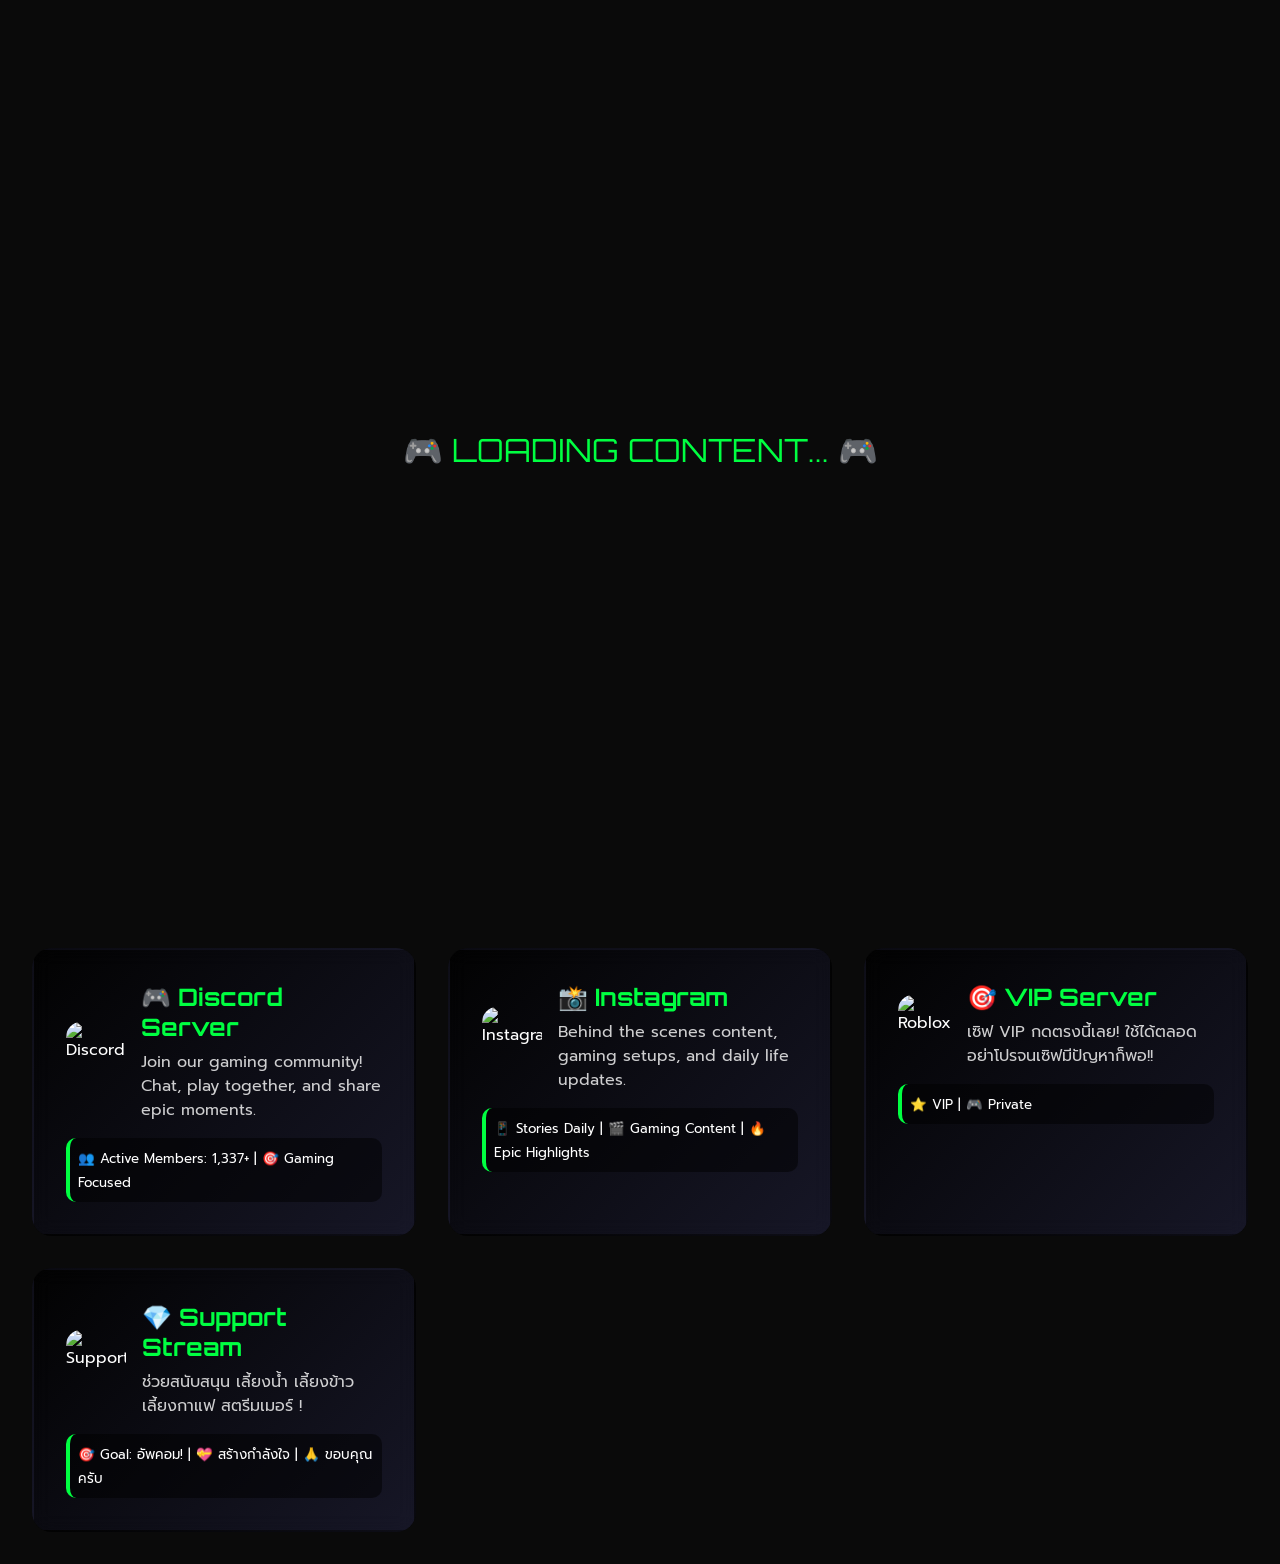
==== gaming test web ลองแก้ดูก่อนเผื่อพัง.HTML @ ac318237 "Add files via upload" ====
<!DOCTYPE html>
<html lang="th">
<head>
    <meta charset="UTF-8">
    <meta name="viewport" content="width=device-width, initial-scale=1.0">
    <title>🎮 ARifKunG Hub 🎮</title>
    <style>
        @import url('https://fonts.googleapis.com/css2?family=Orbitron:wght@400;700;900&family=Prompt:wght@300;400;500;600;700&display=swap');
        * { margin: 0; padding: 0; box-sizing: border-box; }
        body {
            font-family: 'Prompt', sans-serif;
            background: #0a0a0a;
            color: #fff;
            min-height: 100vh;
            overflow-x: hidden;
            position: relative;
        }
        .matrix-bg {
            position: fixed; top: 0; left: 0; width: 100%; height: 100%;
            background: linear-gradient(135deg, #0f0f23 0%, #1a1a2e 50%, #16213e 100%);
            z-index: -2;
        }
        .matrix-bg::before {
            content: ''; position: absolute; width: 100%; height: 100%;
            background-image: 
                radial-gradient(circle at 25% 25%, #00ff41 0%, transparent 50%),
                radial-gradient(circle at 75% 75%, #ff006e 0%, transparent 50%),
                radial-gradient(circle at 50% 50%, #8338ec 0%, transparent 50%);
            opacity: 0.1; animation: matrixPulse 4s ease-in-out infinite;
        }
        @keyframes matrixPulse { 0%, 100% { opacity: 0.1; } 50% { opacity: 0.2; } }
        .particles { position: fixed; top: 0; left: 0; width: 100%; height: 100%; z-index: -1; pointer-events: none; }
        .particle {
            position: absolute; width: 4px; height: 4px; background: #00ff41; border-radius: 50%;
            animation: floatUp 8s linear infinite;
        }
        @keyframes floatUp {
            0%   { transform: translateY(100vh) rotate(0deg); opacity: 0;}
            10%,90% { opacity: 1;}
            100% { transform: translateY(-100px) rotate(360deg); opacity: 0;}
        }
        header { padding: 2rem 0; text-align: center; position: relative; z-index: 10;}
        .gamer-profile { display: flex; flex-direction: column; align-items: center; gap: 1rem;}
        .avatar-container { position: relative; display: inline-block;}
        .avatar {
            width: 150px; height: 150px; border-radius: 50%; border: 4px solid #00ff41;
            box-shadow: 0 0 30px rgba(0,255,65,0.5), inset 0 0 30px rgba(0,255,65,0.1);
            animation: avatarGlow 2s ease-in-out infinite alternate; transition: all 0.3s ease;
        }
        .avatar:hover {
            transform: scale(1.1);
            box-shadow: 0 0 50px rgba(0,255,65,0.8), inset 0 0 50px rgba(0,255,65,0.2);
        }
        @keyframes avatarGlow {
            0% { box-shadow: 0 0 30px rgba(0,255,65,0.5), inset 0 0 30px rgba(0,255,65,0.1);}
            100% { box-shadow: 0 0 50px rgba(0,255,65,0.8), inset 0 0 50px rgba(0,255,65,0.2);}
        }
        .status-indicator {
            position: absolute; bottom: 10px; right: 10px; width: 30px; height: 30px;
            background: linear-gradient(45deg, #00ff41, #00cc33); border-radius: 50%; border: 3px solid #0a0a0a;
            animation: statusPulse 1.5s ease-in-out infinite;
        }
        @keyframes statusPulse { 0%,100%{transform:scale(1);} 50%{transform:scale(1.2);} }
        .gamer-name {
            font-family: 'Orbitron', monospace; font-size: 2.5rem; font-weight: 900;
            background: linear-gradient(45deg, #00ff41, #ff006e, #8338ec); background-size: 200% 200%;
            -webkit-background-clip: text; -webkit-text-fill-color: transparent;
            animation: rainbowText 3s ease-in-out infinite; text-shadow: 0 0 30px rgba(0,255,65,0.5);
        }
        @keyframes rainbowText { 0%,100%{background-position:0% 50%;} 50%{background-position:100% 50%;} }
        .gamer-title { font-size: 1.2rem; color: #00ff41; opacity: 0.8; text-transform: uppercase; letter-spacing: 2px;}
        .mini-games { display: flex; justify-content: center; gap: 2rem; margin: 2rem 0; flex-wrap: wrap;}
        .mini-game {
            background: rgba(0,0,0,0.7); border: 2px solid #00ff41; border-radius: 15px; padding: 1rem;
            position: relative; overflow: hidden; min-width: 320px; max-width: 350px; width:100%; margin: 0 auto;
        }
        .mini-game:hover {
            transform: translateY(-5px);
            box-shadow: 0 10px 30px rgba(0,255,65,0.3);
            border-color: #ff006e;
        }
        /* SPIN WHEEL */
        .wheel-container { text-align: center; padding: 1rem; position: relative;}
        .wheel { width: 200px; height: 200px; border-radius: 50%; position: relative; margin: 1rem auto;
            background: conic-gradient(#ff006e 0deg 72deg,#8338ec 72deg 144deg,#00ff41 144deg 216deg,#00d4ff 216deg 288deg,#ffaa00 288deg 360deg);
            transition: transform 3s cubic-bezier(0.23,1,0.32,1); border: 4px solid #fff; box-shadow: 0 0 20px rgba(0,255,65,0.5);
        }
        .wheel-pointer {
            position: absolute; top: -10px; left: 50%; transform: translateX(-50%);
            width: 0; height: 0; border-left: 15px solid transparent; border-right: 15px solid transparent;
            border-top: 30px solid #fff; z-index: 10;
        }
        .wheel-center {
            position: absolute; top: 50%; left: 50%; transform: translate(-50%,-50%);
            width: 40px; height: 40px; background: #fff; border-radius: 50%;
            display: flex; align-items: center; justify-content: center; font-size: 1.2rem; color: #000; font-weight: bold; z-index: 5;
        }
        .donor-input { display: flex; gap: 0.5rem; margin: 1rem 0; flex-wrap: wrap; justify-content: center;}
        .donor-input input {
            padding: 0.5rem; border: 2px solid #00ff41; border-radius: 5px; background: rgba(0,0,0,0.7);
            color: #fff; font-family: 'Prompt', sans-serif;
        }
        .donor-input button {
            padding: 0.5rem 1rem; border: none; border-radius: 5px;
            background: linear-gradient(45deg,#00ff41,#00cc33); color: #fff; cursor: pointer;
            font-family: 'Prompt', sans-serif; transition: all 0.3s ease;
        }
        .donor-input button:hover {transform: scale(1.05);}
        .donor-list {max-height: 100px; overflow-y: auto; margin: 0.5rem 0; padding: 0.5rem; background: rgba(0,0,0,0.5); border-radius: 5px; font-size: 0.9rem;}
        .spin-btn {
            width: 80px; height: 80px; border-radius: 50%; background: linear-gradient(45deg,#ff006e,#8338ec);
            border: none; color: white; font-size: 1.2rem; cursor: pointer; transition: all 0.2s ease; margin: 0.5rem; font-family: 'Prompt', sans-serif;
        }
        .spin-btn:hover {transform: scale(1.1);}
        .spin-btn:active {transform: scale(0.9);}
        .spin-btn:disabled {opacity: 0.5; cursor: not-allowed;}
        /* MUSIC PLAYER ADVANCED */
        .music-player {
            position: fixed; bottom: 20px; right: 20px; width: 350px;
            background: rgba(0,0,0,0.95); border: 2px solid #00ff41; border-radius: 15px; padding: 1rem;
            z-index: 1000; backdrop-filter: blur(10px); transition: all 0.3s ease;
        }
        .music-player.collapsed { width: 60px; height: 60px; padding: 0.5rem; overflow: hidden;}
        .music-header { display: flex; justify-content: space-between; align-items: center; margin-bottom: 1rem;}
        .music-title { font-family: 'Orbitron', monospace; color: #00ff41; font-size: 1rem;}
        .collapse-btn {
            background: none; border: none; color: #00ff41; cursor: pointer; font-size: 1.2rem;
        }
        .music-content { transition: opacity 0.3s ease;}
        .music-player.collapsed .music-content { opacity: 0; pointer-events: none;}
        .current-song { text-align: center; margin-bottom: 1rem; padding: 0.5rem; background: rgba(0,255,65,0.1); border-radius: 8px; border-left: 3px solid #00ff41;}
        .song-title { font-weight: bold; color: #00ff41; margin-bottom: 0.25rem;}
        .song-duration { font-size: 0.8rem; opacity: 0.7;}
        .music-controls { display: flex; gap: 0.5rem; align-items: center; justify-content: center; margin-bottom: 1rem;}
        .music-btn {
            width: 40px; height: 40px; border: none; border-radius: 50%; background: linear-gradient(45deg,#00ff41,#00cc33);
            color: white; cursor: pointer; transition: all 0.3s ease; display: flex; align-items: center; justify-content: center;
        }
        .music-btn:hover {transform: scale(1.1);}
        .volume-control { display: flex; align-items: center; gap: 0.5rem; margin-bottom: 1rem;}
        .volume-slider {
            flex: 1; height: 4px; background: rgba(255,255,255,0.3); border-radius: 2px; outline: none; appearance: none;
        }
        .volume-slider::-webkit-slider-thumb {
            appearance: none; width: 16px; height: 16px; border-radius: 50%; background: #00ff41; cursor: pointer;
        }
        .add-music-section { margin-top: 1rem; padding-top: 1rem; border-top: 1px solid rgba(0,255,65,0.3);}
        .url-input {
            width: 100%; padding: 0.5rem; border: 2px solid #00ff41; border-radius: 5px; background: rgba(0,0,0,0.7);
            color: #fff; font-family: 'Prompt', sans-serif; margin-bottom: 0.5rem;
        }
        .add-btn {
            width: 100%; padding: 0.5rem; border: none; border-radius: 5px;
            background: linear-gradient(45deg,#ff006e,#8338ec); color: #fff; cursor: pointer; font-family: 'Prompt', sans-serif; transition: all 0.3s ease;
        }
        .add-btn:hover {transform: translateY(-2px);}
        .playlist { max-height: 150px; overflow-y: auto; margin-top: 1rem;}
        .playlist-item {
            display: flex; justify-content: space-between; align-items: center; padding: 0.5rem; margin-bottom: 0.25rem;
            background: rgba(255,255,255,0.05); border-radius: 5px; cursor: pointer; transition: all 0.3s ease;
        }
        .playlist-item:hover { background: rgba(0,255,65,0.1);}
        .playlist-item.active { background: rgba(0,255,65,0.2); border-left: 3px solid #00ff41;}
        .playlist-item-title { font-size: 0.9rem; flex: 1; overflow: hidden; text-overflow: ellipsis; white-space: nowrap;}
        .remove-btn {
            background: none; border: none; color: #ff006e; cursor: pointer; padding: 0.25rem; border-radius: 3px; transition: all 0.3s ease;
        }
        .remove-btn:hover { background: rgba(255,0,110,0.2);}
        .social-grid {
            display: grid; grid-template-columns: repeat(auto-fit, minmax(300px, 1fr)); gap: 2rem; padding: 2rem; max-width: 1400px; margin: 0 auto;
        }
        .social-card {
            background: linear-gradient(135deg, rgba(0,0,0,0.8), rgba(26,26,46,0.8));
            border: 2px solid transparent; border-radius: 20px; padding: 2rem; text-decoration: none; color: white; position: relative;
            overflow: hidden; transition: all 0.4s cubic-bezier(0.175,0.885,0.32,1.275); backdrop-filter: blur(10px);
        }
        .social-card::before {
            content: ''; position: absolute; top: 0; left: 0; right: 0; bottom: 0;
            background: linear-gradient(45deg,#00ff41,#ff006e,#8338ec,#00ff41); background-size: 400% 400%; z-index: -1;
            animation: gradientShift 4s ease infinite; opacity: 0; transition: opacity 0.3s ease;
        }
        .social-card:hover::before { opacity: 1;}
        .social-card:hover {
            transform: translateY(-10px) scale(1.02);
            box-shadow: 0 20px 40px rgba(0,255,65,0.3);
        }
        @keyframes gradientShift { 0%,100%{background-position:0% 50%;} 50%{background-position:100% 50%;} }
        .card-header { display: flex; align-items: center; gap: 1rem; margin-bottom: 1rem;}
        .card-icon { width: 60px; height: 60px; border-radius: 15px; transition: all 0.3s ease;}
        .social-card:hover .card-icon { transform: rotate(360deg) scale(1.1);}
        .card-content h3 { font-family: 'Orbitron', monospace; font-size: 1.5rem; margin-bottom: 0.5rem; color: #00ff41;}
        .card-content p { opacity: 0.8; line-height: 1.5;}
        .stats-bar { margin-top: 1rem; padding: 0.5rem; background: rgba(0,0,0,0.5); border-radius: 10px; border-left: 4px solid #00ff41;}
        .achievement {
            position: fixed; top: 20px; right: -300px; background: linear-gradient(45deg,#ff006e,#8338ec);
            padding: 1rem; border-radius: 10px; color: white; z-index: 1000; transition: right 0.5s ease; border-left: 4px solid #00ff41;
        }
        .achievement.show { right: 20px;}
        @media (max-width: 768px) {
            .social-grid { grid-template-columns: 1fr; padding: 1rem;}
            .gamer-name { font-size: 2rem;}
            .avatar { width: 120px; height: 120px;}
            .mini-games { flex-direction: column; align-items: center;}
            .music-player { width: 300px; bottom: 10px; right: 10px;}
            .music-player.collapsed { width: 50px; height: 50px;}
            .wheel { width: 150px; height: 150px;}
            .donor-input { flex-direction: column;}
            .donor-input input { width: 100%;}
        }
        @media (max-width: 480px) {
            .music-player { width: calc(100vw - 20px); right: 10px; left: 10px;}
            .mini-game { width: 100%; max-width: 300px;}
        }
        .typing-text {
            font-family: 'Orbitron', monospace; overflow: hidden; border-right: 2px solid #00ff41; white-space: nowrap;
            animation: typing 3s steps(30) infinite, blink 1s infinite;
        }
        @keyframes typing { 0%,100%{width:0;} 50%{width:100%;} }
        @keyframes blink { 0%,50%{ border-color: #00ff41;} 51%,100%{border-color:transparent;} }
        .loading-screen {
            position: fixed; top: 0; left: 0; width: 100%; height: 100%; background: #0a0a0a;
            display: flex; align-items: center; justify-content: center; z-index: 9999; transition: opacity 0.5s ease;
        }
        .loading-text {
            font-family: 'Orbitron', monospace; font-size: 2rem; color: #00ff41; animation: loadingPulse 1s ease-in-out infinite;
        }
        @keyframes loadingPulse { 0%,100%{opacity:0.5;} 50%{opacity:1;} }
        ::-webkit-scrollbar { width: 8px;}
        ::-webkit-scrollbar-track { background: rgba(0,0,0,0.3);}
        ::-webkit-scrollbar-thumb { background: linear-gradient(45deg,#00ff41,#00cc33); border-radius: 4px;}
        ::-webkit-scrollbar-thumb:hover { background: linear-gradient(45deg,#00cc33,#00ff41);}
    </style>
</head>
<body>
    <!-- Loading Screen -->
    <div class="loading-screen" id="loadingScreen">
        <div class="loading-text">🎮 LOADING CONTENT... 🎮</div>
    </div>
    <div class="matrix-bg"></div>
    <div class="particles" id="particles"></div>
    <div class="achievement" id="achievement">🏆 Achievement Unlocked: Visitor!</div>
    <header>
        <div class="gamer-profile">
            <div class="avatar-container">
                <img src="https://github.com/ARifKunG/mywebsite/blob/main/LOGO%20WEB.png?raw=true" alt="Gamer Avatar" class="avatar">
                <div class="status-indicator" title="Online"></div>
            </div>
            <h1 class="gamer-name"> ARifKunG </h1>
            <p class="gamer-title">🎮 Streamer ที่บิดคนดูเก่งขนาดนี้ 🎮</p>
            <div class="typing-text"> ฮั่นแน่ มาหาเซิฟ VIP ฟรีอะดิ่ !</div>
        </div>
    </header>
    <!-- Mini Games Section: เปลี่ยนเป็นวงล้อสุ่มคนโดเนท -->
    <div class="mini-games">
        <div class="mini-game">
            <div class="wheel-container">
                <h3>🎲 วงล้อคนโดเนท</h3>
                <div class="donor-input">
                    <input type="text" id="donorName" placeholder="ชื่อคนโดเนท" maxlength="20">
                    <button onclick="addDonor()">เพิ่ม</button>
                    <button onclick="clearDonors()">ล้าง</button>
                </div>
                <div class="donor-list" id="donorList"><div style="text-align:center;opacity:0.5;">ยังไม่มีคนโดเนท</div></div>
                <div style="position: relative;">
                    <div class="wheel-pointer"></div>
                    <div class="wheel" id="wheel"><div class="wheel-center">🎯</div></div>
                </div>
                <button class="spin-btn" id="spinBtn" onclick="spinWheel()">หมุน!</button>
                <p>ผู้ชนะ: <span id="winner">-</span></p>
            </div>
        </div>
    </div>
    <!-- Social Links -->
    <main class="social-grid">
        <a href="https://discord.gg/gDNxGqr2EC" target="_blank" class="social-card">
            <div class="card-header">
                <img src="https://raw.githubusercontent.com/ARifKunG/mywebsite/refs/heads/main/dclogo.jpg" alt="Discord" class="card-icon">
                <div class="card-content">
                    <h3>🎮 Discord Server</h3>
                    <p>Join our gaming community! Chat, play together, and share epic moments.</p>
                </div>
            </div>
            <div class="stats-bar">
                <small>👥 Active Members: 1,337+ | 🎯 Gaming Focused</small>
            </div>
        </a>
        <a href="https://www.instagram.com/arif_kaweekhet_/" target="_blank" class="social-card">
            <div class="card-header">
                <img src="https://raw.githubusercontent.com/ARifKunG/mywebsite/refs/heads/main/LOGO1.jpg" alt="Instagram" class="card-icon">
                <div class="card-content">
                    <h3>📸 Instagram</h3>
                    <p>Behind the scenes content, gaming setups, and daily life updates.</p>
                </div>
            </div>
            <div class="stats-bar">
                <small>📱 Stories Daily | 🎬 Gaming Content | 🔥 Epic Highlights</small>
            </div>
        </a>
        <a href="https://www.roblox.com/share?code=4f2ba7a02467d54fbad2b5d7c5aa6352&type=Server" target="_blank" class="social-card">
            <div class="card-header">
                <img src="https://github.com/ARifKunG/mywebsite/blob/main/LOGO%20BF%20WEB.png?raw=true" alt="Roblox" class="card-icon">
                <div class="card-content">
                    <h3>🎯 VIP Server</h3>
                    <p> เซิฟ VIP กดตรงนี้เลย! ใช้ได้ตลอด อย่าโปรจนเซิฟมีปัญหาก็พอ!! </p>
                </div>
            </div>
            <div class="stats-bar">
                <small>⭐ VIP | 🎮 Private</small>
            </div>
        </a>
        <a href="https://tipme.in.th/9dea6ccb9b9f03fc2886f8dd" target="_blank" class="social-card">
            <div class="card-header">
                <img src="https://github.com/ARifKunG/mywebsite/blob/main/LOGO%20DONATE%20WEB.png?raw=true" alt="Support" class="card-icon">
                <div class="card-content">
                    <h3>💎 Support Stream</h3>
                    <p>ช่วยสนับสนุน เลี้ยงน้ำ เลี้ยงข้าว เลี้ยงกาแฟ สตรีมเมอร์ !</p>
                </div>
            </div>
            <div class="stats-bar">
                <small>🎯 Goal: อัพคอม! | 💝 สร้างกำลังใจ | 🙏 ขอบคุณครับ</small>
            </div>
        </a>
    </main>
    <!-- Music Player -->
    <div class="music-player" id="musicPlayer">
        <div class="music-header">
            <span class="music-title">🎵 ARifKunG Music Hub</span>
            <button class="collapse-btn" onclick="toggleMusicPlayer()">⏬</button>
        </div>
        <div class="music-content">
            <div class="current-song" id="currentSong">
                <div class="song-title" id="songTitle">ยังไม่มีเพลงกำลังเล่น</div>
                <div class="song-duration" id="songDuration"></div>
            </div>
            <div class="music-controls">
                <button class="music-btn" onclick="prevSong()" title="ก่อนหน้า">⏮️</button>
                <button class="music-btn" onclick="togglePlay()" id="playPauseBtn" title="เล่น/หยุด">▶️</button>
                <button class="music-btn" onclick="nextSong()" title="ถัดไป">⏭️</button>
            </div>
            <div class="volume-control">
                <span>🔊</span>
                <input type="range" min="0" max="100" value="80" class="volume-slider" id="volumeSlider" onchange="setVolume(this.value)">
            </div>
            <div class="add-music-section">
                <input class="url-input" id="musicUrl" placeholder="วางลิงก์ Youtube หรือค้นหาชื่อเพลง..." onkeydown="if(event.key === 'Enter') addMusic()">
                <button class="add-btn" onclick="addMusic()">เพิ่มเพลง</button>
                <button class="add-btn" style="background:linear-gradient(45deg,#00ff41,#00cc33);margin-top:5px;" onclick="createPlaylist()">สร้างเพลย์ลิสต์ใหม่</button>
            </div>
            <div class="playlist" id="playlist"></div>
        </div>
        <div id="youtubePlayer" style="display:none;"></div>
    </div>
    <script>
    // ============= Loading/Particles/Notification ===================
    window.onload = function () {
        setTimeout(() => {
            document.getElementById('loadingScreen').style.opacity = 0;
            setTimeout(() => document.getElementById('loadingScreen').style.display = 'none', 500);
        }, 1400);
        showAchievement();
        createParticles();
        renderDonorList();
        renderPlaylist();
    };
    function showAchievement(text='🏆 Achievement Unlocked: Visitor!') {
        const ach = document.getElementById('achievement');
        ach.textContent = text;
        ach.classList.add('show');
        setTimeout(() => ach.classList.remove('show'), 3500);
    }
    function createParticles() {
        const particles = document.getElementById('particles');
        for (let i = 0; i < 32; i++) {
            const p = document.createElement('div');
            p.className = 'particle';
            p.style.left = Math.random() * 100 + '%';
            p.style.animationDelay = (Math.random() * 8) + 's';
            p.style.background = (Math.random() > 0.6) ? '#ff006e' : ((Math.random() > 0.3) ? '#8338ec' : '#00ff41');
            particles.appendChild(p);
        }
    }
    // ============= วงล้อสุ่มคนโดเนท ===============
    let donors = JSON.parse(localStorage.getItem('donors') || '[]');
    let spinning = false;
    function addDonor() {
        const name = document.getElementById('donorName').value.trim();
        if (!name || donors.includes(name)) return;
        donors.push(name);
        localStorage.setItem('donors', JSON.stringify(donors));
        document.getElementById('donorName').value = '';
        renderDonorList();
        drawWheel();
    }
    function clearDonors() {
        donors = [];
        localStorage.setItem('donors', JSON.stringify([]));
        renderDonorList();
        drawWheel();
        document.getElementById('winner').innerText = '-';
    }
    function renderDonorList() {
        let html = '';
        if (!donors.length) html = '<div style="text-align:center;opacity:0.5;">ยังไม่มีคนโดเนท</div>';
        else html = donors.map((n, i) =>
            `<span style="margin-right:8px;">${i+1}) ${n}</span>`
        ).join('<br>');
        document.getElementById('donorList').innerHTML = html;
        drawWheel();
    }
    function drawWheel() {
        const wheel = document.getElementById('wheel');
        wheel.innerHTML = '<div class="wheel-center">🎯</div>';
        if (!donors.length) return;
        const canvas = document.createElement('canvas');
        canvas.width = 200; canvas.height = 200;
        canvas.style.position = 'absolute'; canvas.style.top = 0; canvas.style.left = 0;
        wheel.appendChild(canvas);
        const ctx = canvas.getContext('2d');
        const seg = donors.length;
        const colors = ['#ff006e','#8338ec','#00ff41','#00d4ff','#ffaa00','#f72585','#b5179e','#00ffab','#3a86ff','#fff200'];
        for (let i = 0; i < seg; i++) {
            ctx.beginPath();
            ctx.moveTo(100, 100);
            ctx.arc(100, 100, 95, 2 * Math.PI * i / seg, 2 * Math.PI * (i + 1) / seg);
            ctx.closePath();
            ctx.fillStyle = colors[i%colors.length];
            ctx.globalAlpha = 0.92;
            ctx.fill();
        }
        for (let i = 0; i < seg; i++) {
            ctx.save();
            ctx.translate(100, 100);
            ctx.rotate((2 * Math.PI * (i + 0.5) / seg));
            ctx.textAlign = "center";
            ctx.fillStyle = "#fff";
            ctx.font = "bold 16px Prompt";
            ctx.fillText(donors[i], 60, 6);
            ctx.restore();
        }
    }
    function spinWheel() {
        if (spinning || donors.length < 2) return;
        spinning = true;
        document.getElementById('spinBtn').disabled = true;
        const wheel = document.getElementById('wheel');
        const seg = donors.length;
        const winnerIdx = Math.floor(Math.random() * seg);
        const degPerSeg = 360 / seg;
        const stopAt = 360 * (3 + Math.random()*3) + (360 - winnerIdx * degPerSeg - degPerSeg/2);
        wheel.style.transition = 'transform 3s cubic-bezier(0.23,1,0.32,1)';
        wheel.style.transform = `rotate(${stopAt}deg)`;
        setTimeout(() => {
            spinning = false;
            wheel.style.transition = '';
            wheel.style.transform = `rotate(${(360 - winnerIdx * degPerSeg - degPerSeg/2)%360}deg)`;
            document.getElementById('winner').innerText = donors[winnerIdx];
            document.getElementById('spinBtn').disabled = false;
        }, 3000);
    }
    // ============= Music Player With Youtube and Playlist =============
    let playlist = JSON.parse(localStorage.getItem('playlist') || '[]');
    let current = parseInt(localStorage.getItem('currentSong')||'0',10) || 0;
    let playing = false;
    let player, playTimer;
    let playlists = JSON.parse(localStorage.getItem('userPlaylists') || '[]');
    let userInteracted = false;
    function renderPlaylist() {
        let html = '';
        if (!playlist.length) html = `<div style="text-align:center;opacity:0.5;">ยังไม่มีเพลงในเพลย์ลิสต์</div>`;
        else html = playlist.map((song,i) =>
            `<div class="playlist-item${i===current?' active':''}" onclick="playSong(${i})">
                <span class="playlist-item-title">${song.title||song.id}</span>
                <button class="remove-btn" onclick="event.stopPropagation();removeSong(${i})">✖</button>
            </div>`
        ).join('');
        document.getElementById('playlist').innerHTML = html;
        updateCurrentSong();
    }
    function addMusic() {
        const url = document.getElementById('musicUrl').value.trim();
        if (!url) return;
        let ytId = '';
        let ytMatch = url.match(/(?:youtu\.be\/|youtube\.com\/(?:watch\?(?:.*&)?v=|embed\/|shorts\/))([\w-]{11})/);
        if (ytMatch) ytId = ytMatch[1];
        else if (url.length === 11 && /^[\w-]{11}$/.test(url)) ytId = url;
        else {
            searchYouTube(url, function(result){
                if(result) pushSong({id:result.id,title:result.title});
            });
            document.getElementById('musicUrl').value = '';
            return;
        }
        pushSong({id:ytId,title:''});
        document.getElementById('musicUrl').value = '';
    }
    function pushSong(song) {
        if (playlist.find(s => s.id === song.id)) return;
        playlist.push(song);
        localStorage.setItem('playlist', JSON.stringify(playlist));
        renderPlaylist();
    }
    function removeSong(idx) {
        playlist.splice(idx,1);
        if (current>=playlist.length) current=0;
        localStorage.setItem('playlist', JSON.stringify(playlist));
        renderPlaylist();
    }
    function playSong(idx) {
        current = idx;
        localStorage.setItem('currentSong', current);
        updateCurrentSong();
        playFromPlaylist();
    }
    function nextSong() {
        if (!playlist.length) return;
        current = (current+1)%playlist.length;
        playSong(current);
    }
    function prevSong() {
        if (!playlist.length) return;
        current = (current-1+playlist.length)%playlist.length;
        playSong(current);
    }
    function updateCurrentSong() {
        const song = playlist[current]||{};
        document.getElementById('songTitle').innerText = song.title||song.id||'-';
        document.getElementById('songDuration').innerText = '';
        const items = document.querySelectorAll('.playlist-item');
        items.forEach((el,i)=>el.classList.toggle('active',i===current));
    }
    // รองรับทุกอุปกรณ์ ต้องให้ user กดปุ่มจริงก่อนเล่น
    function togglePlay() {
        userInteracted = true;
        if (!player) playFromPlaylist();
        else if (playing) { 
            player.pauseVideo(); 
            playing=false; 
            document.getElementById('playPauseBtn').innerText='▶️';
        } else { 
            player.playVideo(); 
            player.unMute();
            player.setVolume(Number(document.getElementById('volumeSlider').value));
            playing=true; 
            document.getElementById('playPauseBtn').innerText='⏸️';
        }
    }
    // สำหรับ mobile/touch event
    document.getElementById('playPauseBtn').addEventListener('touchstart', function(e){
        e.preventDefault(); togglePlay();
    });
    function playFromPlaylist() {
        if (!playlist.length) return;
        const song = playlist[current];
        loadYouTube(song.id, song.title, function(title,duration){
            playlist[current].title = title;
            localStorage.setItem('playlist', JSON.stringify(playlist));
            document.getElementById('songTitle').innerText = title;
            document.getElementById('songDuration').innerText = duration?('⏱ ' + duration):'';
        });
        playing = true;
        document.getElementById('playPauseBtn').innerText = '⏸️';
    }
    function setVolume(v) {
        if (player) {
            player.setVolume(Number(v));
            player.unMute();
        }
    }
    function toggleMusicPlayer() {
        document.getElementById('musicPlayer').classList.toggle('collapsed');
    }
    // ========== Youtube API (ฝังแบบ dynamic) ==========
    let ytApiLoaded = false;
    function loadYouTube(id, title, cb) {
        if (!ytApiLoaded) {
            let tag = document.createElement('script');
            tag.src = "https://www.youtube.com/iframe_api";
            document.body.appendChild(tag);
            ytApiLoaded = true;
            window.onYouTubeIframeAPIReady = function() {
                playYt(id, title, cb);
            }
        } else playYt(id, title, cb);
    }
    function playYt(id, title, cb) {
        if (player) {
            player.loadVideoById(id);
            player.unMute();
            player.setVolume(Number(document.getElementById('volumeSlider').value));
            if (userInteracted) player.playVideo();
        }
        else {
            player = new YT.Player('youtubePlayer', {
                height: '0', width: '0', videoId: id, playerVars: { 'autoplay': 0 },
                events: {
                    'onReady': function(e) {
                        player.setVolume(Number(document.getElementById('volumeSlider').value));
                        player.unMute();
                        if (userInteracted) player.playVideo();
                    },
                    'onStateChange': onPlayerStateChange
                }
            });
        }
        getYtInfo(id, function(meta) {
            if (cb) cb(meta.title||title, meta.duration||'');
        });
    }
    function onPlayerStateChange(e) {
        if (e.data === YT.PlayerState.ENDED) nextSong();
        // handle mute cases on mobile
        if (e.data === YT.PlayerState.PLAYING) {
            player.unMute();
            player.setVolume(Number(document.getElementById('volumeSlider').value));
        }
    }
    function getYtInfo(id, cb) {
        fetch('https://noembed.com/embed?url=https://youtube.com/watch?v='+id)
            .then(r=>r.json()).then(data=>{
                let dur = '';
                if (data.duration) {
                    var sec = parseInt(data.duration,10);
                    dur = Math.floor(sec/60)+':'+('0'+sec%60).slice(-2);
                }
                cb({title:data.title||id,duration:dur});
            }).catch(()=>cb({title:id}));
    }
    function searchYouTube(query, cb) {
        fetch('https://yt.lemnoslife.com/search?part=snippet&q='+encodeURIComponent(query))
        .then(r=>r.json())
        .then(j=>{
            if (j.items && j.items.length > 0) {
                cb({id:j.items[0].id.videoId,title:j.items[0].snippet.title});
            } else cb(null);
        })
        .catch(()=>cb(null));
    }
    function createPlaylist() {
        const n = prompt('ชื่อเพลย์ลิสต์ใหม่?');
        if (!n) return;
        playlists.push({name:n, songs:playlist});
        localStorage.setItem('userPlaylists', JSON.stringify(playlists));
        alert('บันทึกเพลย์ลิสต์ "'+n+'" แล้ว!');
    }
    renderDonorList();
    renderPlaylist();
    </script>
</body>
</html>
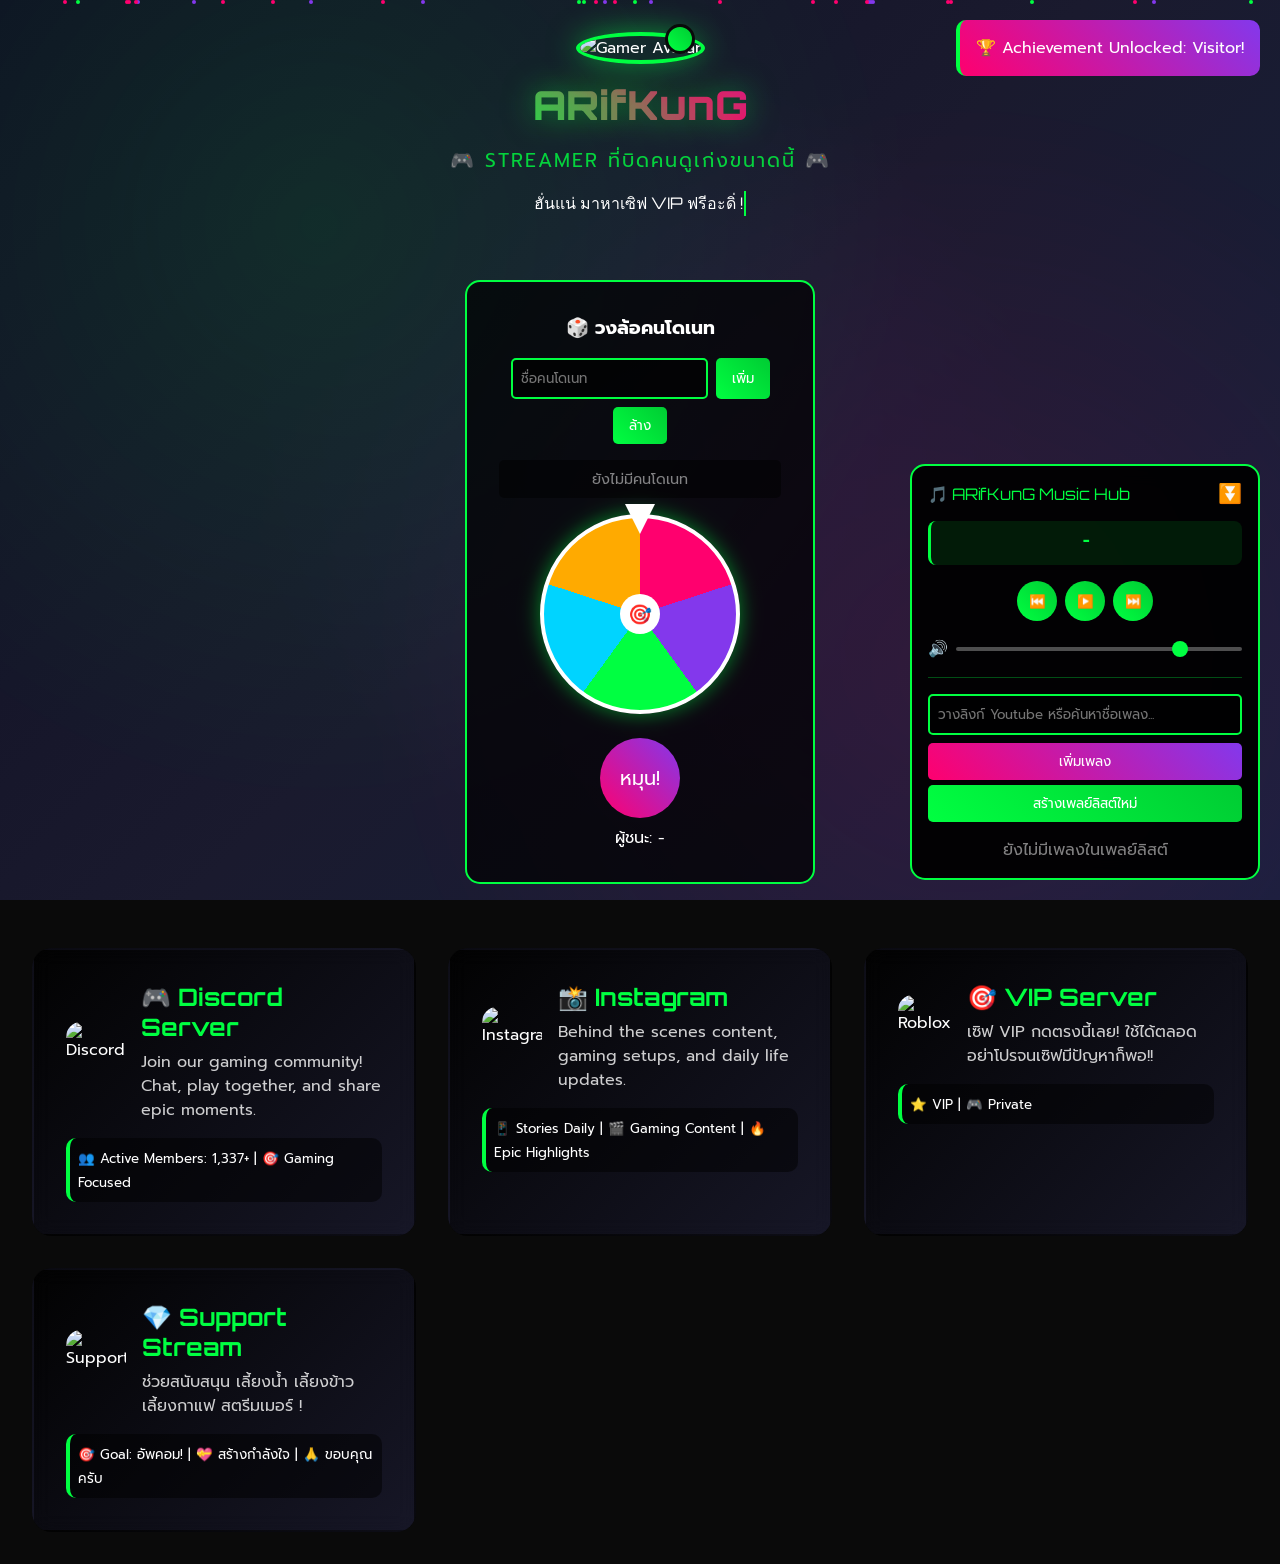
==== commit 958bb29e: "index.html" ====
--- a/gaming test web ลองแก้ดูก่อนเผื่อพัง.HTML
+++ b/gaming test web ลองแก้ดูก่อนเผื่อพัง.HTML
@@ -646,4 +646,4 @@
     renderPlaylist();
     </script>
 </body>
-</html>+</html>
